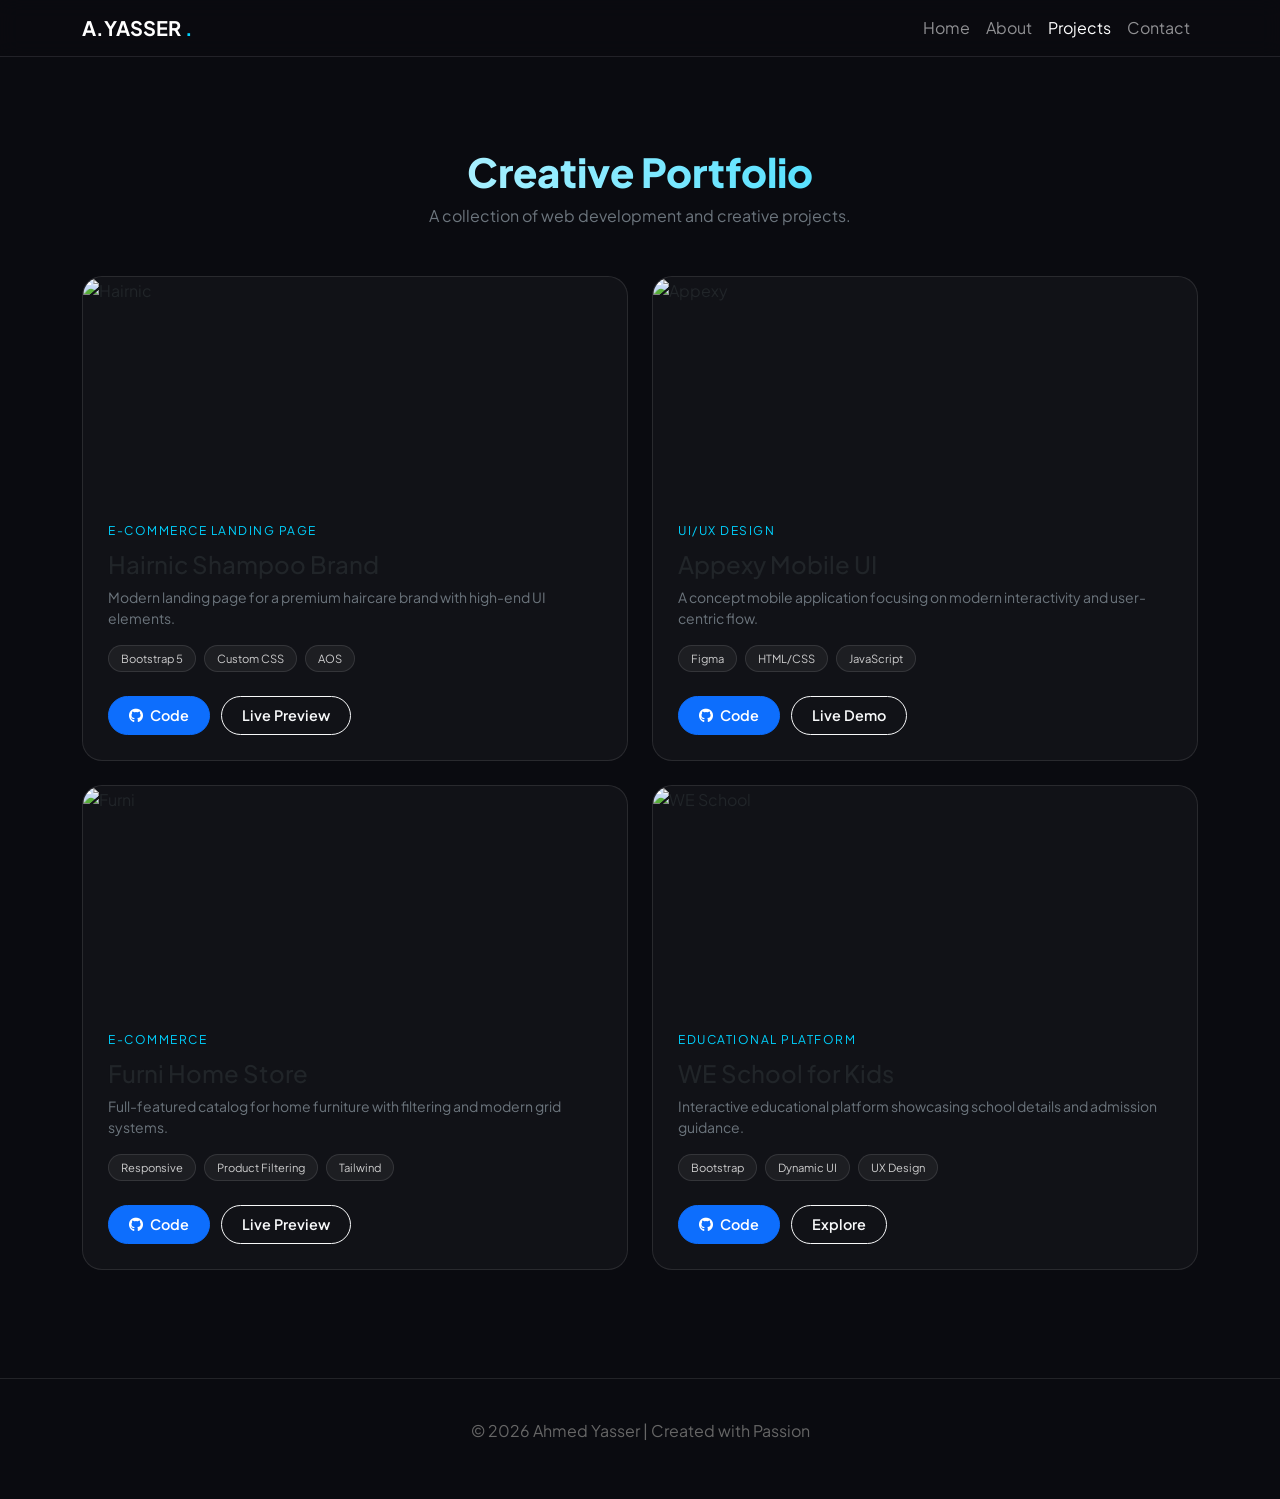
==== projects.html @ 09e357a6 "Add files via upload" ====
<!DOCTYPE html>
<html lang="en">
<head>
    <meta charset="UTF-8">
    <title>Projects | Ahmed Yasser</title>
    <meta name="viewport" content="width=device-width, initial-scale=1.0">

    <link href="https://cdn.jsdelivr.net/npm/bootstrap@5.3.2/dist/css/bootstrap.min.css" rel="stylesheet">
    <link href="https://fonts.googleapis.com/css2?family=Plus+Jakarta+Sans:wght@300;500;700&display=swap" rel="stylesheet">
    <link href="https://unpkg.com/aos@2.3.1/dist/aos.css" rel="stylesheet">
    <link rel="stylesheet" href="https://cdnjs.cloudflare.com/ajax/libs/font-awesome/6.4.2/css/all.min.css">

    <style>
        :root {
            --primary-color: #0d6efd;
            --dark-bg: #0a0b10;
            --card-bg: rgba(255, 255, 255, 0.03);
            --accent-color: #00d2ff;
        }

        body {
            font-family: 'Plus Jakarta Sans', sans-serif;
            background-color: var(--dark-bg);
            color: #ffffff;
        }

        /* Navbar */
        .navbar {
            background: rgba(10, 11, 16, 0.9) !important;
            backdrop-filter: blur(10px);
            border-bottom: 1px solid rgba(255,255,255,0.1);
        }

        .section-title {
            font-weight: 800;
            font-size: 2.5rem;
            margin-top: 100px;
            background: linear-gradient(to right, #fff, var(--accent-color));
            -webkit-background-clip: text;
            -webkit-text-fill-color: transparent;
        }

        /* Project Cards */
        .card-custom {
            background: var(--card-bg);
            border: 1px solid rgba(255,255,255,0.1);
            border-radius: 20px;
            overflow: hidden;
            transition: all 0.4s ease;
            position: relative;
        }

        .card-custom:hover {
            transform: translateY(-10px);
            border-color: var(--accent-color);
            box-shadow: 0 15px 40px rgba(0, 210, 255, 0.15);
        }

        .card-img-container {
            overflow: hidden;
            position: relative;
            height: 220px;
        }

        .card-img-top {
            width: 100%;
            height: 100%;
            object-fit: cover;
            transition: transform 0.6s ease;
        }

        .card-custom:hover .card-img-top {
            transform: scale(1.1);
        }

        .card-body {
            padding: 25px;
        }

        .project-category {
            font-size: 0.75rem;
            text-transform: uppercase;
            letter-spacing: 1.5px;
            color: var(--accent-color);
            margin-bottom: 10px;
            display: block;
        }

        .tech-stack-list {
            list-style: none;
            padding: 0;
            display: flex;
            flex-wrap: wrap;
            gap: 8px;
            margin: 15px 0;
        }

        .tech-badge {
            background: rgba(255, 255, 255, 0.05);
            border: 1px solid rgba(255, 255, 255, 0.1);
            padding: 4px 12px;
            border-radius: 50px;
            font-size: 0.7rem;
            color: #ccc;
        }

        .btn-action {
            border-radius: 50px;
            font-weight: 600;
            padding: 8px 20px;
            font-size: 0.9rem;
        }

        footer {
            border-top: 1px solid rgba(255,255,255,0.1);
            padding: 40px 0;
            margin-top: 60px;
            color: #666;
        }
    </style>
</head>

<body>

<nav class="navbar navbar-expand-lg navbar-dark fixed-top">
    <div class="container">
        <a class="navbar-brand fw-bold" href="index.html">A.YASSER <span style="color:var(--accent-color)">.</span></a>
        <button class="navbar-toggler" type="button" data-bs-toggle="collapse" data-bs-target="#navbarNav">
            <span class="navbar-toggler-icon"></span>
        </button>
        <div class="collapse navbar-collapse" id="navbarNav">
            <ul class="navbar-nav ms-auto">
                <li class="nav-item"><a class="nav-link" href="index.html">Home</a></li>
                <li class="nav-item"><a class="nav-link" href="about.html">About</a></li>
                <li class="nav-item"><a class="nav-link active" href="projects.html">Projects</a></li>
                <li class="nav-item"><a class="nav-link" href="contact.html">Contact</a></li>
            </ul>
        </div>
    </div>
</nav>

<section class="py-5">
    <div class="container">
        <div class="text-center" data-aos="fade-down">
            <h2 class="section-title">Creative Portfolio</h2>
            <p class="text-secondary mb-5">A collection of web development and creative projects.</p>
        </div>

        <div class="row g-4">

            <div class="col-lg-6" data-aos="fade-up" data-aos-delay="100">
                <div class="card card-custom h-100">
                    <div class="card-img-container">
                        <img src="./images/shampoo.png" class="card-img-top" alt="Hairnic">
                    </div>
                    <div class="card-body">
                        <span class="project-category">E-Commerce Landing Page</span>
                        <h4>Hairnic Shampoo Brand</h4>
                        <p class="text-secondary small">Modern landing page for a premium haircare brand with high-end UI elements.</p>
                        <div class="tech-stack-list">
                            <span class="tech-badge">Bootstrap 5</span>
                            <span class="tech-badge">Custom CSS</span>
                            <span class="tech-badge">AOS</span>
                        </div>
                        <div class="mt-4">
                            <a href="" target="_blank" class="btn btn-primary btn-action me-2"><i class="fab fa-github me-1"></i> Code</a>
                            <a href="" target="_blank" class="btn btn-outline-light btn-action">Live Preview</a>
                        </div>
                    </div>
                </div>
            </div>

            <div class="col-lg-6" data-aos="fade-up" data-aos-delay="200">
                <div class="card card-custom h-100">
                    <div class="card-img-container">
                        <img src="./images/appexy.png" class="card-img-top" alt="Appexy">
                    </div>
                    <div class="card-body">
                        <span class="project-category">UI/UX Design</span>
                        <h4>Appexy Mobile UI</h4>
                        <p class="text-secondary small">A concept mobile application focusing on modern interactivity and user-centric flow.</p>
                        <div class="tech-stack-list">
                            <span class="tech-badge">Figma</span>
                            <span class="tech-badge">HTML/CSS</span>
                            <span class="tech-badge">JavaScript</span>
                        </div>
                        <div class="mt-4">
                            <a href="#" class="btn btn-primary btn-action me-2"><i class="fab fa-github me-1"></i> Code</a>
                            <a href="#" class="btn btn-outline-light btn-action">Live Demo</a>
                        </div>
                    </div>
                </div>
            </div>

            <div class="col-lg-6" data-aos="fade-up" data-aos-delay="300">
                <div class="card card-custom h-100">
                    <div class="card-img-container">
                        <img src="./images/Furni.png" class="card-img-top" alt="Furni">
                    </div>
                    <div class="card-body">
                        <span class="project-category">E-Commerce</span>
                        <h4>Furni Home Store</h4>
                        <p class="text-secondary small">Full-featured catalog for home furniture with filtering and modern grid systems.</p>
                        <div class="tech-stack-list">
                            <span class="tech-badge">Responsive</span>
                            <span class="tech-badge">Product Filtering</span>
                            <span class="tech-badge">Tailwind</span>
                        </div>
                        <div class="mt-4">
                            <a href="#" class="btn btn-primary btn-action me-2"><i class="fab fa-github me-1"></i> Code</a>
                            <a href="#" class="btn btn-outline-light btn-action">Live Preview</a>
                        </div>
                    </div>
                </div>
            </div>

            <div class="col-lg-6" data-aos="fade-up" data-aos-delay="400">
                <div class="card card-custom h-100">
                    <div class="card-img-container">
                        <img src="./images/school.png" class="card-img-top" alt="WE School">
                    </div>
                    <div class="card-body">
                        <span class="project-category">Educational Platform</span>
                        <h4>WE School for Kids</h4>
                        <p class="text-secondary small">Interactive educational platform showcasing school details and admission guidance.</p>
                        <div class="tech-stack-list">
                            <span class="tech-badge">Bootstrap</span>
                            <span class="tech-badge">Dynamic UI</span>
                            <span class="tech-badge">UX Design</span>
                        </div>
                        <div class="mt-4">
                            <a href="#" class="btn btn-primary btn-action me-2"><i class="fab fa-github me-1"></i> Code</a>
                            <a href="#" class="btn btn-outline-light btn-action">Explore</a>
                        </div>
                    </div>
                </div>
            </div>

        </div>
    </div>
</section>

<footer class="text-center">
    <div class="container">
        <p>© 2026 Ahmed Yasser | Created with Passion</p>
    </div>
</footer>

<script src="https://cdn.jsdelivr.net/npm/bootstrap@5.3.2/dist/js/bootstrap.bundle.min.js"></script>
<script src="https://unpkg.com/aos@2.3.1/dist/aos.js"></script>
<script>
    AOS.init({ duration: 1000, once: true });
</script>
</body>
</html>
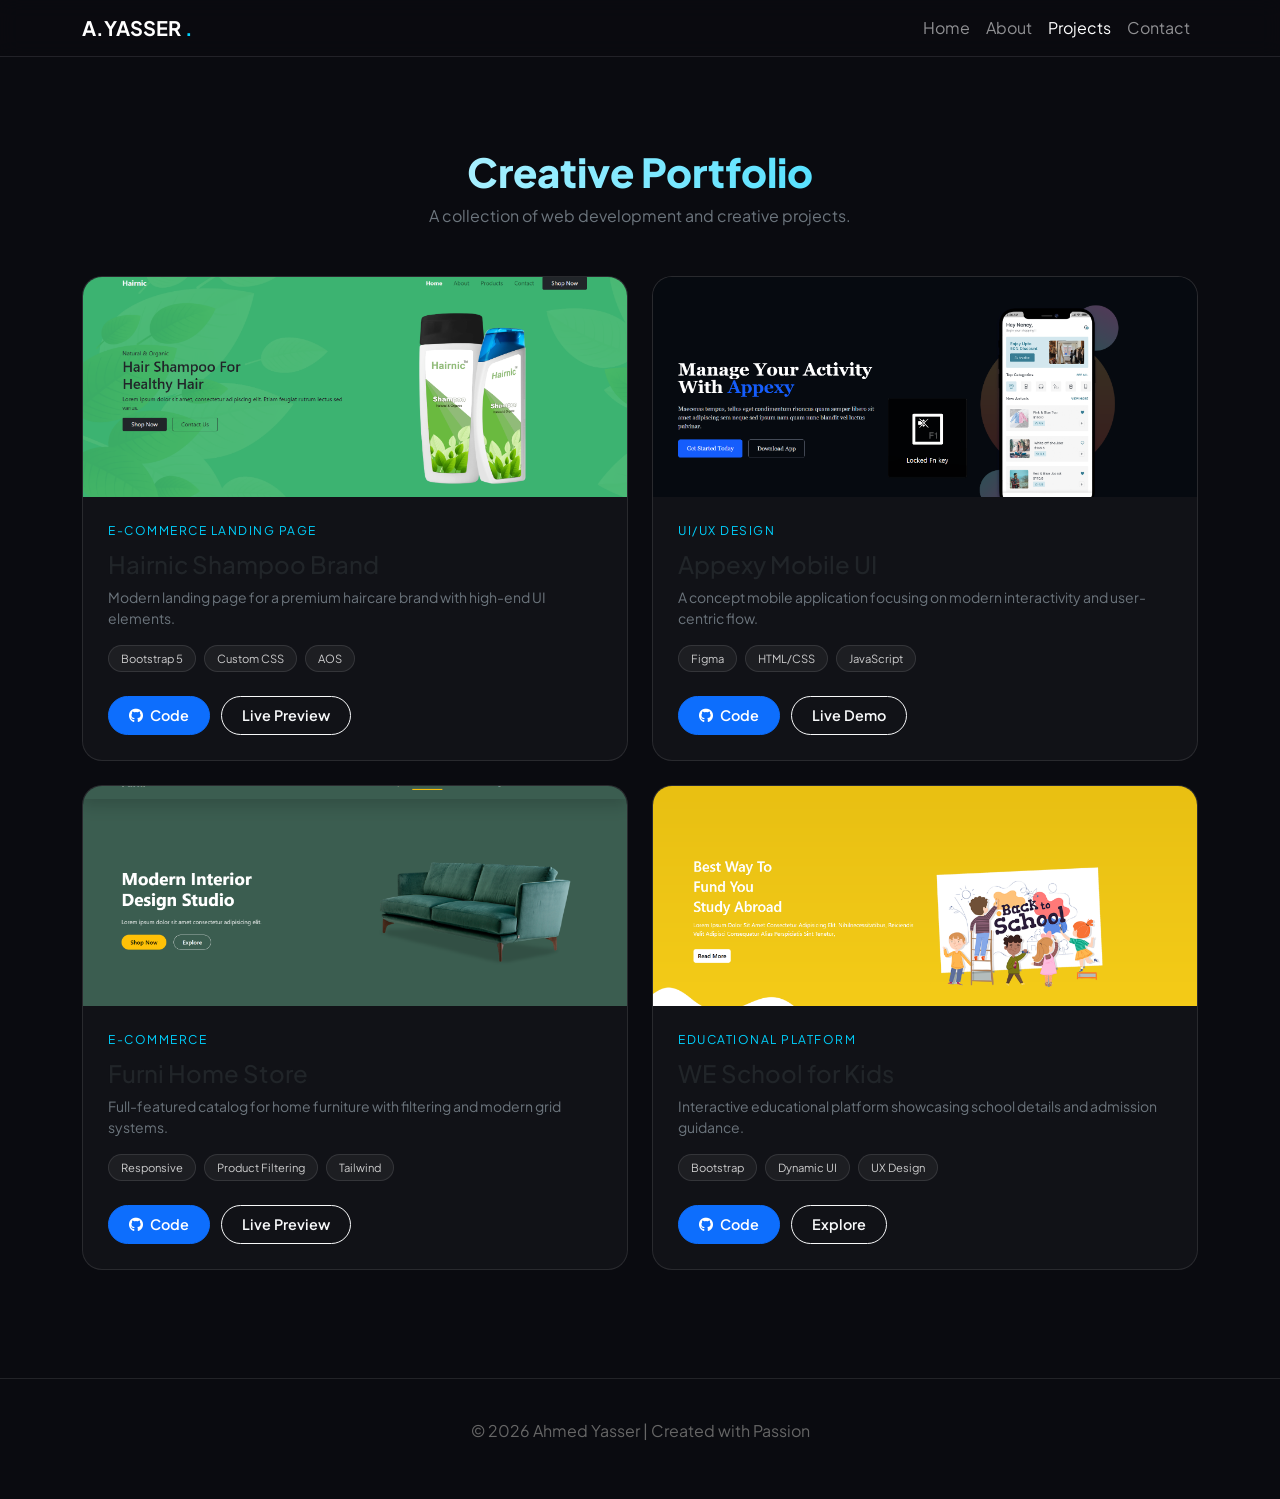
==== commit 1e1dd875: "Update projects.html" ====
--- a/projects.html
+++ b/projects.html
@@ -133,7 +133,7 @@
                 <li class="nav-item"><a class="nav-link" href="index.html">Home</a></li>
                 <li class="nav-item"><a class="nav-link" href="about.html">About</a></li>
                 <li class="nav-item"><a class="nav-link active" href="projects.html">Projects</a></li>
-                <li class="nav-item"><a class="nav-link" href="contact.html">Contact</a></li>
+                <li class="nav-item"><a class="nav-link" href="Contact.html">Contact</a></li>
             </ul>
         </div>
     </div>
@@ -252,4 +252,4 @@
     AOS.init({ duration: 1000, once: true });
 </script>
 </body>
-</html>+</html>
